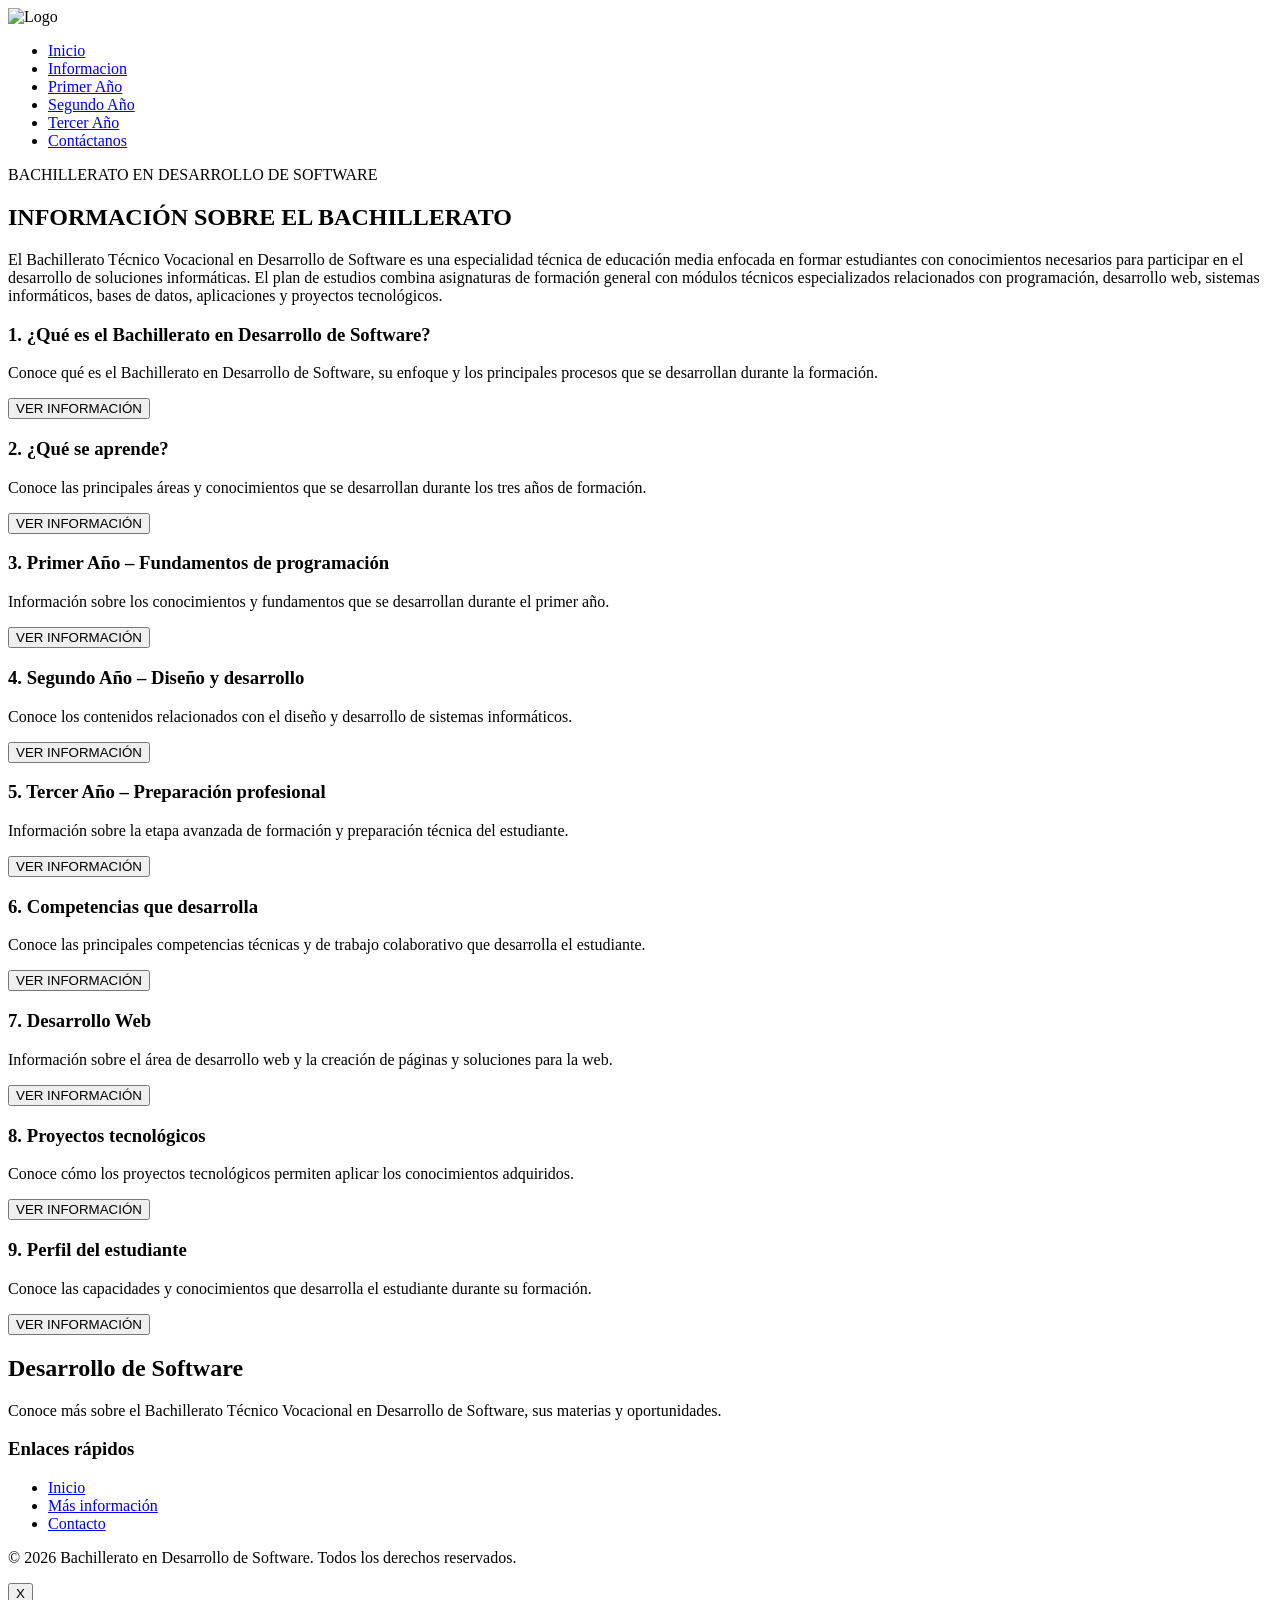
==== informacion.html @ c022eefe "Add files via upload" ====
<!DOCTYPE html>
<html lang="es">
    <head>
        <meta charset="UTF-8">
        <meta name="viewport" content="width=device-width, initial-scale=1.0">
        <title>Información - Desarrollo de Software</title>
        <link rel="stylesheet" href="css/info.css">
</head>
<body>
        <nav>
            <div class="logo">
                <img src="imagenes/DS.png" alt="Logo">
        </div>
            <ul class="menu">
                <li><a href="inicio.html" target="contenido">Inicio</a></li>
                <li><a href="informacion.html" target="contenido">Informacion</a></li>
                <li><a href="primeraño.html" target="contenido">Primer Año</a></li>
                <li><a href="segundoaño.html" target="contenido">Segundo Año</a></li>
                <li><a href="terceraño.html" target="contenido">Tercer Año</a></li>
                <li><a href="contáctanos.html" target="contenido">Contáctanos</a></li>
        </ul>
    </nav>
        <main>
            <section class="informacion">
                <div class="contenido-año">
                    <p class="subtitulo">
                        BACHILLERATO EN DESARROLLO DE SOFTWARE
                    </p>
                    <h1>
                        INFORMACIÓN SOBRE EL BACHILLERATO
                    </h1>
                    <p class="descripcion">
                        El Bachillerato Técnico Vocacional en Desarrollo de Software es una
                        especialidad técnica de educación media enfocada en formar estudiantes
                        con conocimientos necesarios para participar en el desarrollo de
                        soluciones informáticas.
                        El plan de estudios combina asignaturas de formación general con
                        módulos técnicos especializados relacionados con programación,
                        desarrollo web, sistemas informáticos, bases de datos, aplicaciones
                        y proyectos tecnológicos.
                    </p>
                    <div class="materias">
                        <div class="materia">
                            <h3>1. ¿Qué es el Bachillerato en Desarrollo de Software?</h3>
                            <p>
                                Conoce qué es el Bachillerato en Desarrollo de Software,
                                su enfoque y los principales procesos que se desarrollan
                                durante la formación.
                            </p>
                            <button class="boton-info" onclick="abrirVentana(1)">
                                VER INFORMACIÓN
                            </button>
                    </div>
                        <div class="materia">
                            <h3>2. ¿Qué se aprende?</h3>
                            <p>
                                Conoce las principales áreas y conocimientos que se
                                desarrollan durante los tres años de formación.
                            </p>
                            <button class="boton-info" onclick="abrirVentana(2)">
                                VER INFORMACIÓN
                            </button>
                    </div>
                        <div class="materia">
                            <h3>3. Primer Año – Fundamentos de programación</h3>
                            <p>
                                Información sobre los conocimientos y fundamentos que
                                se desarrollan durante el primer año.
                            </p>
                            <button class="boton-info" onclick="abrirVentana(3)">
                                VER INFORMACIÓN
                            </button>
                    </div>
                        <div class="materia">
                            <h3>4. Segundo Año – Diseño y desarrollo</h3>
                            <p>
                                Conoce los contenidos relacionados con el diseño y
                                desarrollo de sistemas informáticos.
                            </p>
                            <button class="boton-info" onclick="abrirVentana(4)">
                                VER INFORMACIÓN
                            </button>
                    </div>
                        <div class="materia">
                            <h3>5. Tercer Año – Preparación profesional</h3>
                            <p>
                                Información sobre la etapa avanzada de formación y
                                preparación técnica del estudiante.
                            </p>
                            <button class="boton-info" onclick="abrirVentana(5)">
                                VER INFORMACIÓN
                            </button>
                    </div>
                        <div class="materia">
                            <h3>6. Competencias que desarrolla</h3>
                            <p>
                                Conoce las principales competencias técnicas y de
                                trabajo colaborativo que desarrolla el estudiante.
                            </p>
                            <button class="boton-info" onclick="abrirVentana(6)">
                                VER INFORMACIÓN
                            </button>
                    </div>
                        <div class="materia">
                            <h3>7. Desarrollo Web</h3>
                            <p>
                                Información sobre el área de desarrollo web y la
                                creación de páginas y soluciones para la web.
                            </p>
                            <button class="boton-info" onclick="abrirVentana(7)">
                                VER INFORMACIÓN
                            </button>
                    </div>
                        <div class="materia">
                            <h3>8. Proyectos tecnológicos</h3>
                            <p>
                                Conoce cómo los proyectos tecnológicos permiten
                                aplicar los conocimientos adquiridos.
                            </p>
                            <button class="boton-info" onclick="abrirVentana(8)">
                                VER INFORMACIÓN
                            </button>
                    </div>
                        <div class="materia">
                            <h3>9. Perfil del estudiante</h3>
                            <p>
                                Conoce las capacidades y conocimientos que desarrolla
                                el estudiante durante su formación.
                            </p>
                            <button class="boton-info" onclick="abrirVentana(9)">
                                VER INFORMACIÓN
                            </button>
                    </div>
                </div>
            </div>
        </section>
            <footer class="pie-pagina">
                <div class="footer-contenido">
                    <div class="footer-info">
                        <h2>Desarrollo de Software</h2>
                        <p>
                            Conoce más sobre el Bachillerato Técnico
                            Vocacional en Desarrollo de Software,
                            sus materias y oportunidades.
                        </p>
                </div>
                    <div class="footer-enlaces">
                        <h3>Enlaces rápidos</h3>
                        <ul>
                            <li><a href="inicio.html">Inicio</a></li>
                            <li><a href="informacion.html">Más información</a></li>
                            <li><a href="contáctanos.html">Contacto</a></li>
                    </ul>
                </div>
            </div>
                <div class="footer-final">
                    <p>
                        © 2026 Bachillerato en Desarrollo de Software.
                        Todos los derechos reservados.
                    </p>
            </div>
        </footer>
    </main>
        <div id="ventana" class="ventana">
            <div class="contenido-ventana">
                <button class="cerrar" onclick="cerrarVentana()">X</button>
                <div class="body-ventana">
                    <h2 id="titulo-ventana"></h2>
                    <img id="imagen-ventana" src="" alt="">
                    <p id="texto-ventana"></p>
            </div>
        </div>
    </div>
        <script src="js/app.js"></script>
        <script src="js/ventana4.js"></script>
</body>
</html>
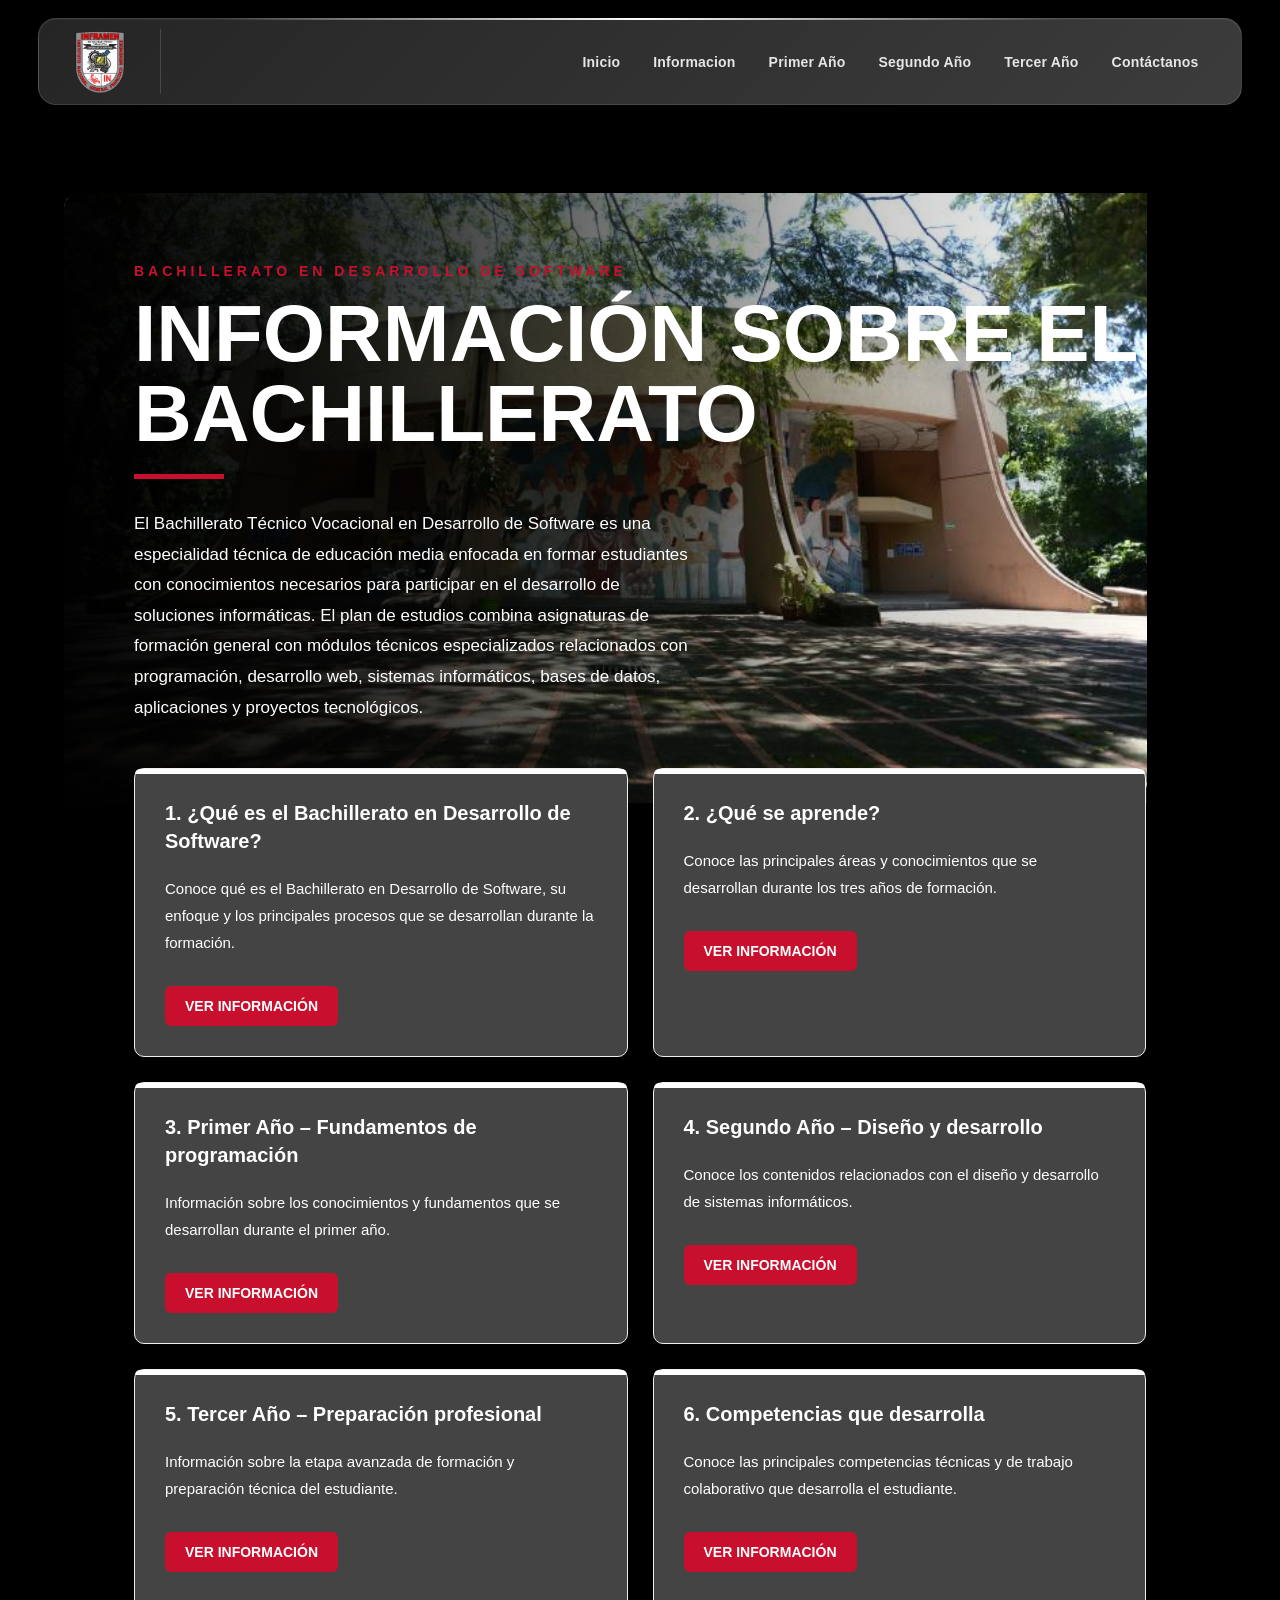
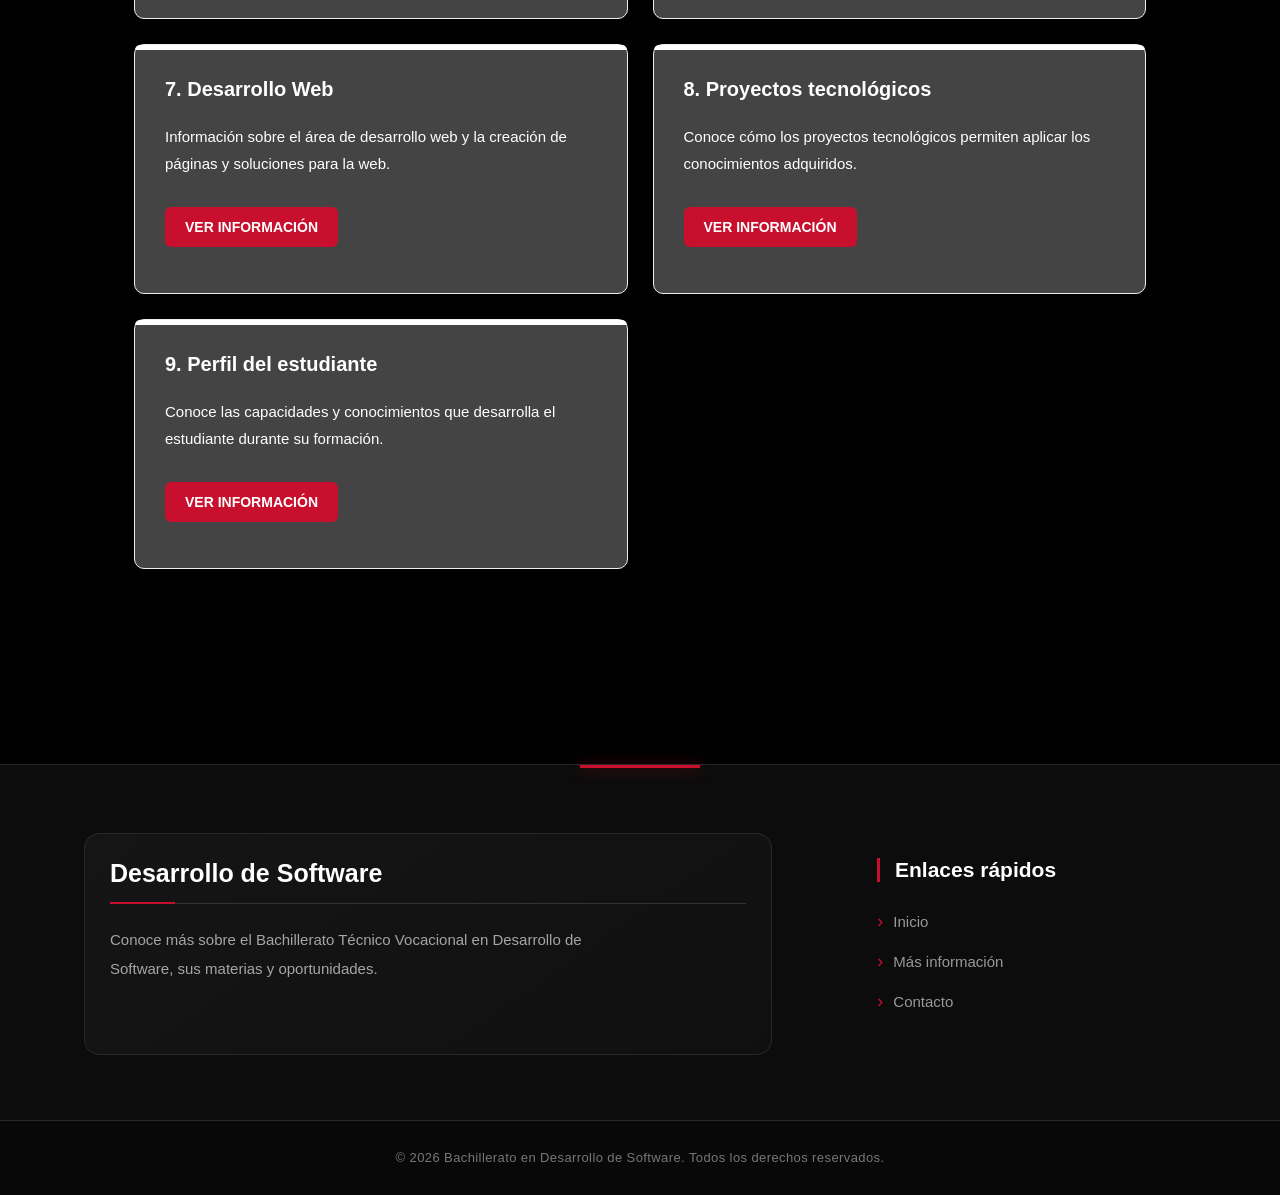
==== commit 604a3d88: "Fix HTML formatting and structure in informacion.html" ====
--- a/informacion.html
+++ b/informacion.html
@@ -12,7 +12,7 @@
                 <img src="imagenes/DS.png" alt="Logo">
         </div>
             <ul class="menu">
-                <li><a href="inicio.html" target="contenido">Inicio</a></li>
+                <li><a href="index.html" target="contenido">Inicio</a></li>
                 <li><a href="informacion.html" target="contenido">Informacion</a></li>
                 <li><a href="primeraño.html" target="contenido">Primer Año</a></li>
                 <li><a href="segundoaño.html" target="contenido">Segundo Año</a></li>
@@ -174,4 +174,4 @@
         <script src="js/app.js"></script>
         <script src="js/ventana4.js"></script>
 </body>
-</html>+</html>
--- a/css/info.css
+++ b/css/info.css
@@ -0,0 +1,1189 @@
+* {
+    margin: 0;
+    padding: 0;
+    box-sizing: border-box;
+}
+
+html,
+body {
+    width: 100%;
+    min-height: 100%;
+    background-color: #000000;
+}
+
+body {
+    font-family: Verdana, Arial, sans-serif;
+    color: #ffffff;
+}
+
+nav {
+    width: 94%;
+    max-width: 1450px;
+    min-height: 82px;
+    margin: 18px auto;
+    display: flex;
+    align-items: center;
+    padding: 10px 28px;
+    background: linear-gradient(135deg,
+            #252525,
+            #3c3c3c);
+    border: 1px solid rgba(255, 255, 255, 0.12);
+    border-radius: 18px;
+    position: sticky;
+    top: 15px;
+    z-index: 1000;
+    box-shadow:
+        0 8px 25px rgba(0, 0, 0, 0.55),
+        inset 0 1px 0 rgba(255, 255, 255, 0.05);
+    transition:
+        transform 0.4s ease,
+        box-shadow 0.3s ease,
+        border-color 0.3s ease;
+}
+
+/* Línea decorativa superior */
+nav::before {
+    content: "";
+    position: absolute;
+    top: -1px;
+    left: 15%;
+    right: 15%;
+    height: 2px;
+    background: linear-gradient(90deg,
+            transparent,
+            #ffffff,
+            transparent);
+    border-radius: 10px;
+}
+
+/* =========================
+   EFECTO HOVER DE LA BARRA
+========================= */
+nav:hover {
+    border-color: rgba(255, 255, 255, 0.99);
+    box-shadow:
+        0 12px 35px rgb(255, 255, 255),
+        0 0 25px rgb(255, 255, 255);
+}
+
+/* =========================
+   LOGO
+========================= */
+.logo {
+    display: flex;
+    align-items: center;
+    margin-right: 35px;
+    padding-right: 28px;
+    border-right: 1px solid rgba(255, 255, 255, 0.15);
+    flex-shrink: 0;
+}
+
+.logo img {
+    width: 65px;
+    height: 65px;
+    object-fit: contain;
+    display: block;
+    transition:
+        transform 0.3s ease,
+        filter 0.3s ease;
+}
+
+.logo img:hover {
+    transform: scale(1.08);
+    filter: drop-shadow(0 0 10px rgb(255, 255, 255));
+}
+
+/* =========================
+   MENÚ PRINCIPAL
+========================= */
+.menu {
+    display: flex;
+    justify-content: flex-end;
+    align-items: center;
+    gap: 5px;
+    list-style: none;
+    margin: 0;
+    padding: 0;
+    flex: 1;
+    flex-wrap: wrap;
+}
+
+.menu li {
+    white-space: nowrap;
+}
+
+/* =========================
+   ENLACES
+========================= */
+.menu li a {
+    position: relative;
+    display: block;
+    padding: 13px 14px;
+    color: #e6e6e6;
+    text-decoration: none;
+    font-family: Verdana, Arial, sans-serif;
+    font-size: 14px;
+    font-weight: bold;
+    letter-spacing: 0.2px;
+    border-radius: 9px;
+    transition:
+        color 0.3s ease,
+        background 0.3s ease,
+        transform 0.3s ease;
+}
+
+/* =========================
+   EFECTO HOVER EN ENLACES
+========================= */
+.menu li a:hover {
+    color: #000000;
+    background: rgba(254, 253, 254, 0.51);
+    transform: translateY(-2px);
+}
+
+/* =========================
+   LÍNEA ROJA ANIMADA
+========================= */
+.menu li a::after {
+    content: "";
+    position: absolute;
+    bottom: 5px;
+    left: 50%;
+    width: 0;
+    height: 2px;
+    background: #000000;
+    border-radius: 20px;
+    transform: translateX(-50%);
+    transition:
+        width 0.3s ease,
+        box-shadow 0.3s ease;
+}
+
+.menu li a:hover::after {
+    width: 45%;
+    box-shadow:
+        0 0 8px rgba(0, 0, 0, 0.8);
+}
+
+/* =========================
+   ENLACE ACTIVO
+========================= */
+.menu li a.activo {
+    color: #ffffff;
+    background: rgb(255, 255, 255);
+}
+
+.menu li a.activo::after {
+    width: 45%;
+    box-shadow:
+        0 0 8px rgba(255, 255, 255, 0.7);
+}
+
+/* =========================
+   OCULTAR AL BAJAR
+========================= */
+nav.ocultar {
+    transform: translateY(-130%);
+}
+
+/* =========================
+   ANIMACIÓN INICIAL
+========================= */
+nav {
+    animation: entradaMenu 0.7s ease;
+}
+
+@keyframes entradaMenu {
+    from {
+        opacity: 0;
+        transform: translateY(-20px);
+    }
+
+    to {
+        opacity: 1;
+        transform: translateY(0);
+    }
+}
+
+/* =========================
+   INFORMACIÓN
+========================= */
+.informacion {
+    width: 90%;
+    max-width: 1200px;
+    margin: 0 auto;
+    padding: 70px 0;
+    background-color: #000000;
+}
+
+/* =========================
+   CONTENIDO PRINCIPAL
+========================= */
+.contenido-año {
+    position: relative;
+    background-color: #000000;
+    border-radius: 15px;
+    overflow: hidden;
+    min-height: 640px;
+}
+
+.contenido-año::before {
+    content: "";
+    position: absolute;
+    top: 0;
+    left: 0;
+    width: 94%;
+    height: 610px;
+    background-image:
+        linear-gradient(90deg,
+            rgba(0, 0, 0, 0.98) 0%,
+            rgba(0, 0, 0, 0.85) 25%,
+            rgba(0, 0, 0, 0.55) 50%,
+            rgba(0, 0, 0, 0.20) 75%,
+            rgba(0, 0, 0, 0) 100%),
+        url("../imagenes/in1.jpeg");
+    background-size: cover;
+    background-position: center top;
+    background-repeat: no-repeat;
+    z-index: 0;
+}
+
+.contenido-año>* {
+    position: relative;
+    z-index: 1;
+}
+
+/* =========================
+   CABECERA
+========================= */
+.subtitulo {
+    color: #c8102e;
+    font-size: 14px;
+    font-weight: bold;
+    letter-spacing: 4px;
+    margin-bottom: 15px;
+    padding: 70px 70px 0;
+}
+
+.contenido-año h1 {
+    color: #ffffff;
+    font-size: clamp(45px, 7vw, 80px);
+    line-height: 1;
+    margin-bottom: 25px;
+    padding: 0 70px;
+}
+
+.contenido-año h1::after {
+    content: "";
+    display: block;
+    width: 90px;
+    height: 5px;
+    background-color: #c8102e;
+    margin-top: 20px;
+}
+
+/* =========================
+   DESCRIPCIÓN
+========================= */
+.descripcion {
+    max-width: 700px;
+    color: #ffffff;
+    font-size: 17px;
+    line-height: 1.8;
+    margin-top: 30px;
+    margin-bottom: 45px;
+    padding: 0 70px;
+}
+
+/* =========================
+   TARJETAS
+========================= */
+.materias {
+    display: grid;
+    grid-template-columns: repeat(2, 1fr);
+    gap: 25px;
+    margin: 30px 70px 45px;
+}
+
+.materia {
+    position: relative;
+    background-color: #444444;
+    padding: 30px;
+    border-radius: 10px;
+    border: 1px solid #eeeeee;
+    min-height: 250px;
+    transition: 0.3s;
+}
+
+/* Línea superior */
+.materia::before {
+    content: "";
+    position: absolute;
+    top: 0;
+    left: 0;
+    width: 100%;
+    height: 5px;
+    background-color: #ffffff;
+    border-radius: 10px 10px 0 0;
+}
+
+/* =========================
+   TEXTO DE TARJETAS
+========================= */
+.materia h3 {
+    color: #ffffff;
+    font-size: 20px;
+    line-height: 1.4;
+    margin-bottom: 20px;
+}
+
+.materia p {
+    color: #ffffff;
+    font-size: 15px;
+    line-height: 1.8;
+    margin-bottom: 15px;
+}
+
+/* =========================
+   EFECTO TARJETAS
+========================= */
+.materia:hover {
+    background-color: #000000;
+    border-color: #c8102e;
+    transform: translateY(-6px);
+    box-shadow: 0 8px 25px rgb(231, 0, 39);
+}
+
+.materia:hover::before {
+    background-color: #c8102e;
+}
+
+/* =========================
+   BOTÓN INFORMACIÓN
+========================= */
+.boton-info {
+    background-color: #c8102e;
+    color: #ffffff;
+    border: none;
+    padding: 12px 20px;
+    border-radius: 6px;
+    font-weight: bold;
+    cursor: pointer;
+    margin-top: 15px;
+    font-size: 14px;
+    transition: 0.3s;
+}
+
+.boton-info:hover {
+    background-color: #ffffff;
+    color: #000000;
+}
+
+/* =========================
+   VENTANA EMERGENTE
+========================= */
+.ventana {
+    display: none;
+    position: fixed;
+    top: 0;
+    left: 0;
+    width: 100%;
+    height: 100%;
+    background-color: rgba(0, 0, 0, 0.85);
+    justify-content: center;
+    align-items: center;
+    z-index: 1000;
+    padding: 15px;
+}
+
+/* =========================
+   CONTENIDO DE LA VENTANA
+========================= */
+.contenido-ventana {
+    position: relative;
+    width: 70%;
+    max-width: 900px;
+    max-height: 85vh;
+    background-color: #222222;
+    border: 2px solid #c8102e;
+    border-radius: 12px;
+    padding: 35px;
+    padding-top: 65px;
+    box-shadow: 0 0 30px #c8102e;
+    overflow: hidden;
+}
+
+/* =========================
+   BOTÓN X
+========================= */
+.btn-cerrar {
+    position: absolute;
+    top: 15px;
+    right: 20px;
+    z-index: 1000;
+}
+
+.cerrar {
+    position: absolute;
+    top: 15px;
+    right: 20px;
+    background-color: #c8102e;
+    color: #ffffff;
+    border: none;
+    width: 40px;
+    height: 40px;
+    border-radius: 50%;
+    cursor: pointer;
+    font-weight: bold;
+    font-size: 20px;
+    display: flex;
+    justify-content: center;
+    align-items: center;
+    transition: background-color 0.3s ease, transform 0.3s ease;
+}
+
+.cerrar:hover {
+    background-color: #ffffff;
+    color: #000000;
+    transform: scale(1.1);
+}
+
+/* =========================
+   BARRA DE DESPLAZAMIENTO
+========================= */
+.body-ventana {
+    overflow-y: auto;
+    max-height: calc(85vh - 115px);
+    margin-right: 12px;
+    padding-right: 15px;
+    scrollbar-width: thin;
+    scrollbar-color: #888888 #333333;
+}
+
+/* Personalizar barra en Chrome y Edge */
+.body-ventana::-webkit-scrollbar {
+    width: 8px;
+}
+
+.body-ventana::-webkit-scrollbar-track {
+    background: #333333;
+    border-radius: 10px;
+    margin: 5px 0;
+}
+
+.body-ventana::-webkit-scrollbar-thumb {
+    background: #888888;
+    border-radius: 10px;
+}
+
+.body-ventana::-webkit-scrollbar-thumb:hover {
+    background: #c8102e;
+}
+
+
+/* =========================
+   TÍTULO DE LA VENTANA
+========================= */
+.contenido-ventana h2 {
+    color: #ffffff;
+    font-size: 25px;
+    margin-bottom: 20px;
+}
+.contenido-ventana h2 {
+    color: #ffffff;
+    font-size: 25px;
+    margin-bottom: 20px;
+    padding-bottom: 20px;
+    border-bottom: 2px solid #ffffff;
+}
+
+/* =========================
+   TEXTO DE LA VENTANA
+========================= */
+.contenido-ventana p {
+    color: #ffffff;
+    font-size: 16px;
+    line-height: 1.8;
+}
+/* =========================
+   BOTÓN INFORMACIÓN
+========================= */
+.boton-info {
+    background-color: #c8102e;
+    color: #ffffff;
+    border: none;
+    padding: 12px 20px;
+    border-radius: 6px;
+    font-weight: bold;
+    cursor: pointer;
+    margin-top: 15px;
+}
+
+.boton-info:hover {
+    background-color: #ffffff;
+    color: #000000;
+}
+
+/* =========================
+   PIE DE PÁGINA
+========================= */
+
+.pie-pagina {
+    width: 100%;
+    background: #0c0c0c;
+    color: #ffffff;
+    margin-top: 80px;
+    border-top: 1px solid #292929;
+    position: relative;
+}
+
+/* LÍNEA DECORATIVA */
+
+.pie-pagina::before {
+    content: "";
+    display: block;
+    width: 120px;
+    height: 3px;
+    background: #c8102e;
+    margin: 0 auto;
+    box-shadow: 0 0 15px rgba(200, 16, 46, 0.6);
+}
+
+/* CONTENIDO */
+
+.footer-contenido {
+    width: 90%;
+    max-width: 1250px;
+    margin: auto;
+    padding: 65px 20px;
+    display: grid;
+    grid-template-columns: 2fr 1fr;
+    gap: 80px;
+}
+
+/* INFORMACIÓN */
+
+.footer-info {
+    padding: 25px;
+    border: 1px solid #292929;
+    border-radius: 15px;
+    background: linear-gradient(145deg, #151515, #101010);
+    transition: 0.4s ease;
+}
+
+.footer-info:hover {
+    border-color: #c8102e;
+    transform: translateY(-5px);
+    box-shadow: 0 10px 30px rgba(200, 16, 46, 0.12);
+}
+
+.footer-info h2 {
+    color: #ffffff;
+    font-size: 25px;
+    margin-bottom: 22px;
+    padding-bottom: 15px;
+    border-bottom: 1px solid #333333;
+    position: relative;
+}
+
+.footer-info h2::after {
+    content: "";
+    position: absolute;
+    bottom: -1px;
+    left: 0;
+    width: 65px;
+    height: 2px;
+    background: #c8102e;
+}
+
+.footer-info p {
+    color: #a5a5a5;
+    font-size: 15px;
+    line-height: 1.9;
+    max-width: 500px;
+}
+
+/* ENLACES */
+
+.footer-enlaces {
+    padding: 25px;
+}
+
+.footer-enlaces h3 {
+    font-size: 21px;
+    margin-bottom: 28px;
+    color: #ffffff;
+    position: relative;
+    padding-left: 15px;
+    border-left: 3px solid #c8102e;
+}
+
+.footer-enlaces ul {
+    list-style: none;
+    padding: 0;
+}
+
+.footer-enlaces li {
+    margin-bottom: 18px;
+}
+
+.footer-enlaces a {
+    display: inline-block;
+    color: #999999;
+    text-decoration: none;
+    font-size: 15px;
+    transition: 0.3s ease;
+    position: relative;
+}
+
+.footer-enlaces a::before {
+    content: "›";
+    color: #c8102e;
+    margin-right: 10px;
+    font-size: 19px;
+    transition: 0.3s ease;
+}
+
+.footer-enlaces a:hover {
+    color: #ffffff;
+    transform: translateX(6px);
+}
+
+/* PARTE INFERIOR */
+
+.footer-final {
+    border-top: 1px solid #292929;
+    padding: 25px 15px;
+    text-align: center;
+    background: #080808;
+}
+
+.footer-final p {
+    color: #777777;
+    font-size: 13px;
+    line-height: 1.8;
+    letter-spacing: 0.4px;
+    transition: 0.3s ease;
+}
+
+.footer-final p:hover {
+    color: #bdbdbd;
+}
+
+/* EFECTO DE LUZ */
+
+.footer-enlaces a:hover::before {
+    color: #ff1744;
+    text-shadow: 0 0 10px #c8102e;
+}
+/* =========================
+   DISEÑO RESPONSIVE
+   INFORMACIÓN
+========================= */
+
+/* =========================
+   TABLETAS Y PANTALLAS MEDIANAS
+========================= */
+
+@media (max-width: 1024px) {
+
+    nav {
+        width: 96%;
+        padding: 12px 18px;
+        gap: 15px;
+    }
+
+    .logo {
+        margin-right: 15px;
+        padding-right: 15px;
+    }
+
+    .logo img {
+        width: 55px;
+        height: 55px;
+    }
+
+    .menu {
+        justify-content: center;
+        gap: 3px;
+    }
+
+    .menu li a {
+        padding: 11px 9px;
+        font-size: 12px;
+    }
+
+    .informacion {
+        width: 94%;
+        padding: 50px 0;
+    }
+
+    .contenido-año {
+        min-height: 600px;
+    }
+
+    .contenido-año::before {
+        width: 100%;
+        height: 450px;
+        background-position: center;
+    }
+
+    .subtitulo {
+        padding: 55px 45px 0;
+    }
+
+    .contenido-año h1 {
+        padding: 0 45px;
+    }
+
+    .descripcion {
+        padding: 0 45px;
+    }
+
+    .materias {
+        margin: 30px 45px 40px;
+        gap: 20px;
+    }
+
+    .materia {
+        padding: 25px;
+    }
+
+    .footer-contenido {
+        grid-template-columns: 1fr 1fr;
+        gap: 35px;
+    }
+
+    .contenido-ventana {
+        width: 85%;
+    }
+}
+
+
+/* =========================
+   CELULARES Y TABLETAS PEQUEÑAS
+========================= */
+
+@media (max-width: 768px) {
+
+    nav {
+        position: relative;
+        top: 0;
+        width: 94%;
+        flex-direction: column;
+        padding: 15px;
+        margin: 12px auto;
+    }
+
+    .logo {
+        margin: 0;
+        padding: 0 0 12px;
+        border-right: none;
+        border-bottom: 1px solid rgba(255, 255, 255, 0.15);
+        justify-content: center;
+        width: 100%;
+    }
+
+    .logo img {
+        width: 55px;
+        height: 55px;
+    }
+
+    .menu {
+        width: 100%;
+        justify-content: center;
+        gap: 5px;
+        margin-top: 12px;
+    }
+
+    .menu li a {
+        padding: 10px 12px;
+        font-size: 12px;
+    }
+
+    .informacion {
+        width: 94%;
+        padding: 35px 0;
+    }
+
+    .contenido-año {
+        min-height: 550px;
+    }
+
+    .contenido-año::before {
+        height: 400px;
+        background-position: center;
+    }
+
+    .subtitulo {
+        padding: 45px 30px 0;
+        font-size: 12px;
+        letter-spacing: 3px;
+    }
+
+    .contenido-año h1 {
+        padding: 0 30px;
+        font-size: clamp(38px, 8vw, 60px);
+    }
+
+    .descripcion {
+        padding: 0 30px;
+        font-size: 15px;
+        line-height: 1.7;
+    }
+
+    .materias {
+        grid-template-columns: 1fr;
+        margin: 25px 30px 35px;
+        gap: 20px;
+    }
+
+    .materia {
+        min-height: auto;
+        padding: 25px;
+    }
+
+    .materia h3 {
+        font-size: 19px;
+    }
+
+    .materia p {
+        font-size: 14px;
+    }
+
+    .boton-info {
+        padding: 13px 28px;
+        font-size: 14px;
+    }
+
+    /* MODAL */
+
+    .contenido-ventana {
+        width: 95%;
+        max-height: 85vh;
+        padding: 25px;
+        padding-top: 65px;
+    }
+
+    .body-ventana {
+        max-height: calc(85vh - 105px);
+        margin-right: 5px;
+        padding-right: 10px;
+    }
+
+    .contenido-ventana h2 {
+        font-size: 21px;
+    }
+
+    .contenido-ventana p {
+        font-size: 14px;
+    }
+
+    .cerrar {
+        width: 36px;
+        height: 36px;
+        font-size: 18px;
+    }
+
+    /* FOOTER */
+
+    .footer-contenido {
+        grid-template-columns: 1fr;
+        gap: 25px;
+        padding: 45px 15px;
+    }
+
+    .footer-info,
+    .footer-enlaces {
+        padding: 20px;
+    }
+
+    .footer-info h2 {
+        font-size: 22px;
+    }
+
+    .footer-enlaces h3 {
+        font-size: 19px;
+    }
+}
+
+
+/* =========================
+   CELULARES
+========================= */
+
+@media (max-width: 480px) {
+
+    nav {
+        width: 96%;
+        border-radius: 12px;
+    }
+
+    .menu {
+        gap: 4px;
+    }
+
+    .menu li a {
+        padding: 9px 8px;
+        font-size: 11px;
+    }
+
+    .informacion {
+        width: 96%;
+        padding: 25px 0;
+    }
+
+    .contenido-año {
+        border-radius: 10px;
+    }
+
+    .contenido-año::before {
+        height: 350px;
+        background-position: center;
+    }
+
+    .subtitulo {
+        padding: 35px 20px 0;
+        font-size: 11px;
+        letter-spacing: 2px;
+    }
+
+    .contenido-año h1 {
+        padding: 0 20px;
+        font-size: 38px;
+        line-height: 1.1;
+    }
+
+    .contenido-año h1::after {
+        width: 65px;
+        height: 4px;
+        margin-top: 15px;
+    }
+
+    .descripcion {
+        padding: 0 20px;
+        font-size: 14px;
+        margin-top: 20px;
+        margin-bottom: 30px;
+    }
+
+    .materias {
+        margin: 20px;
+        gap: 18px;
+    }
+
+    .materia {
+        padding: 20px;
+        border-radius: 8px;
+    }
+
+    .materia h3 {
+        font-size: 17px;
+        padding-right: 0;
+    }
+
+    .materia p {
+        font-size: 13px;
+        line-height: 1.7;
+    }
+
+    .materia img {
+        height: 190px;
+        object-fit: cover;
+    }
+
+    .boton-info {
+        max-width: calc(100% - 40px);
+        padding: 12px 20px;
+        text-align: center;
+        font-size: 13px;
+    }
+
+    /* MODAL */
+
+    .contenido-ventana {
+        width: 100%;
+        max-height: 88vh;
+        padding: 20px;
+        padding-top: 60px;
+        border-radius: 10px;
+    }
+
+    .body-ventana {
+        max-height: calc(88vh - 95px);
+        padding-right: 8px;
+        margin-right: 0;
+    }
+
+    .cerrar {
+        top: 12px;
+        right: 12px;
+        width: 34px;
+        height: 34px;
+        font-size: 17px;
+    }
+
+    .contenido-ventana h2 {
+        font-size: 19px;
+        margin-bottom: 15px;
+        padding-bottom: 15px;
+    }
+
+    .contenido-ventana p {
+        font-size: 13px;
+        line-height: 1.7;
+    }
+
+    .contenido-ventana img {
+        max-width: 100%;
+        max-height: 250px;
+        object-fit: contain;
+        margin-bottom: 18px;
+    }
+
+    .boton-info {
+        padding: 11px 16px;
+        font-size: 13px;
+    }
+
+    /* FOOTER */
+
+    .footer-contenido {
+        width: 100%;
+        padding: 35px 15px;
+        gap: 20px;
+    }
+
+    .footer-info,
+    .footer-enlaces {
+        padding: 18px;
+    }
+
+    .footer-info h2 {
+        font-size: 20px;
+    }
+
+    .footer-info p,
+    .footer-enlaces a {
+        font-size: 13px;
+    }
+
+    .footer-enlaces h3 {
+        font-size: 18px;
+        margin-bottom: 20px;
+    }
+
+    .footer-final {
+        padding: 20px 12px;
+    }
+
+    .footer-final p {
+        font-size: 11px;
+    }
+}
+
+
+/* =========================
+   CELULARES MUY PEQUEÑOS
+========================= */
+
+@media (max-width: 350px) {
+
+    .menu li a {
+        padding: 8px 6px;
+        font-size: 10px;
+    }
+
+    .contenido-año h1 {
+        font-size: 32px;
+    }
+
+    .subtitulo {
+        font-size: 10px;
+        letter-spacing: 1.5px;
+    }
+
+    .descripcion {
+        font-size: 13px;
+    }
+
+    .materias {
+        margin: 15px;
+    }
+
+    .materia {
+        padding: 16px;
+    }
+
+    .materia h3 {
+        font-size: 16px;
+    }
+
+    .materia p {
+        font-size: 12px;
+    }
+
+    .materia img {
+        height: 160px;
+    }
+
+    .contenido-ventana {
+        padding: 15px;
+        padding-top: 55px;
+    }
+
+    .cerrar {
+        top: 10px;
+        right: 10px;
+        width: 32px;
+        height: 32px;
+        font-size: 16px;
+    }
+}
+
+
+/* =========================
+   EVITAR DESBORDAMIENTOS
+========================= */
+
+img {
+    max-width: 100%;
+    height: auto;
+}
+
+html,
+body {
+    overflow-x: hidden;
+}
+
+
+/* =========================
+   DESACTIVAR HOVER EN
+   DISPOSITIVOS TÁCTILES
+========================= */
+
+@media (hover: none) {
+
+    .materia:hover {
+        transform: none;
+        box-shadow: none;
+    }
+
+    .boton-info:hover {
+        background-color: #c8102e;
+        color: #ffffff;
+    }
+
+    nav:hover {
+        border-color: rgba(255, 255, 255, 0.12);
+        box-shadow:
+            0 8px 25px rgba(0, 0, 0, 0.55),
+            inset 0 1px 0 rgba(255, 255, 255, 0.05);
+    }
+
+    .menu li a:hover {
+        color: #e6e6e6;
+        background: transparent;
+        transform: none;
+    }
+}
